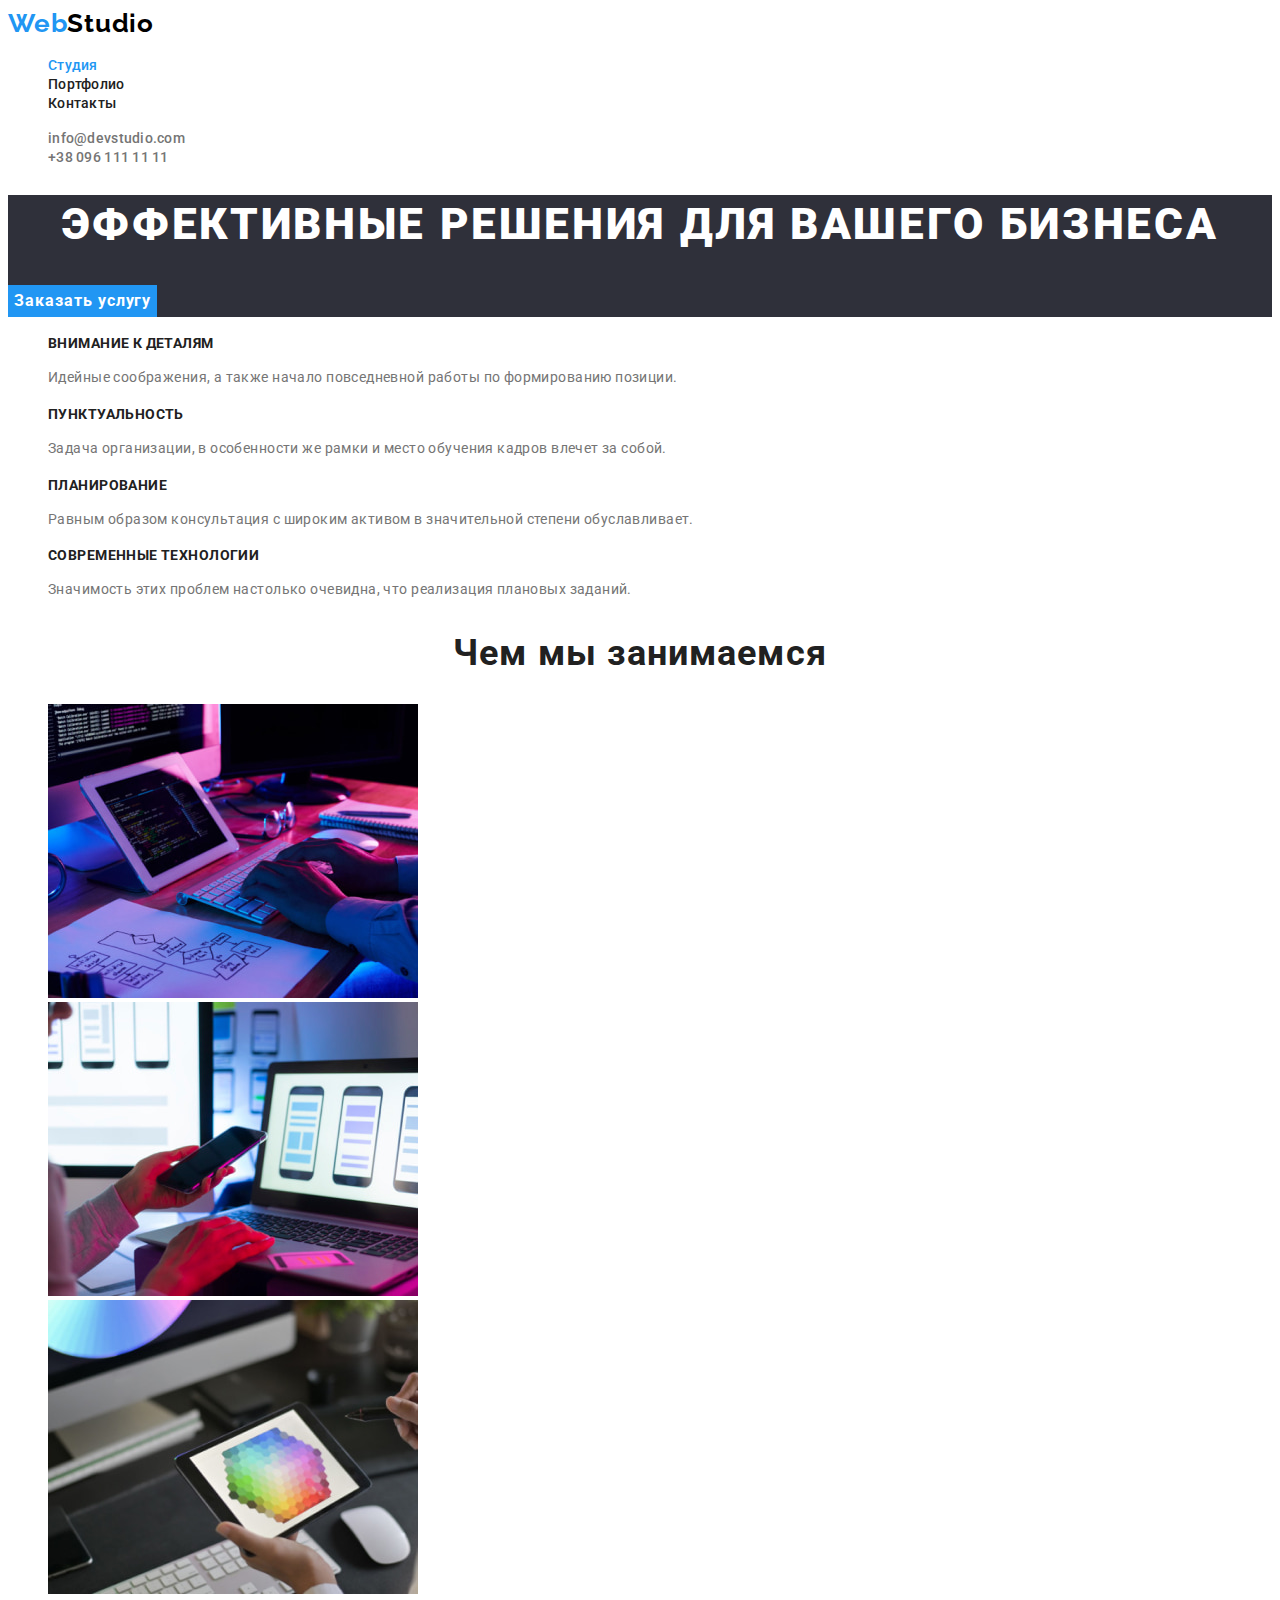
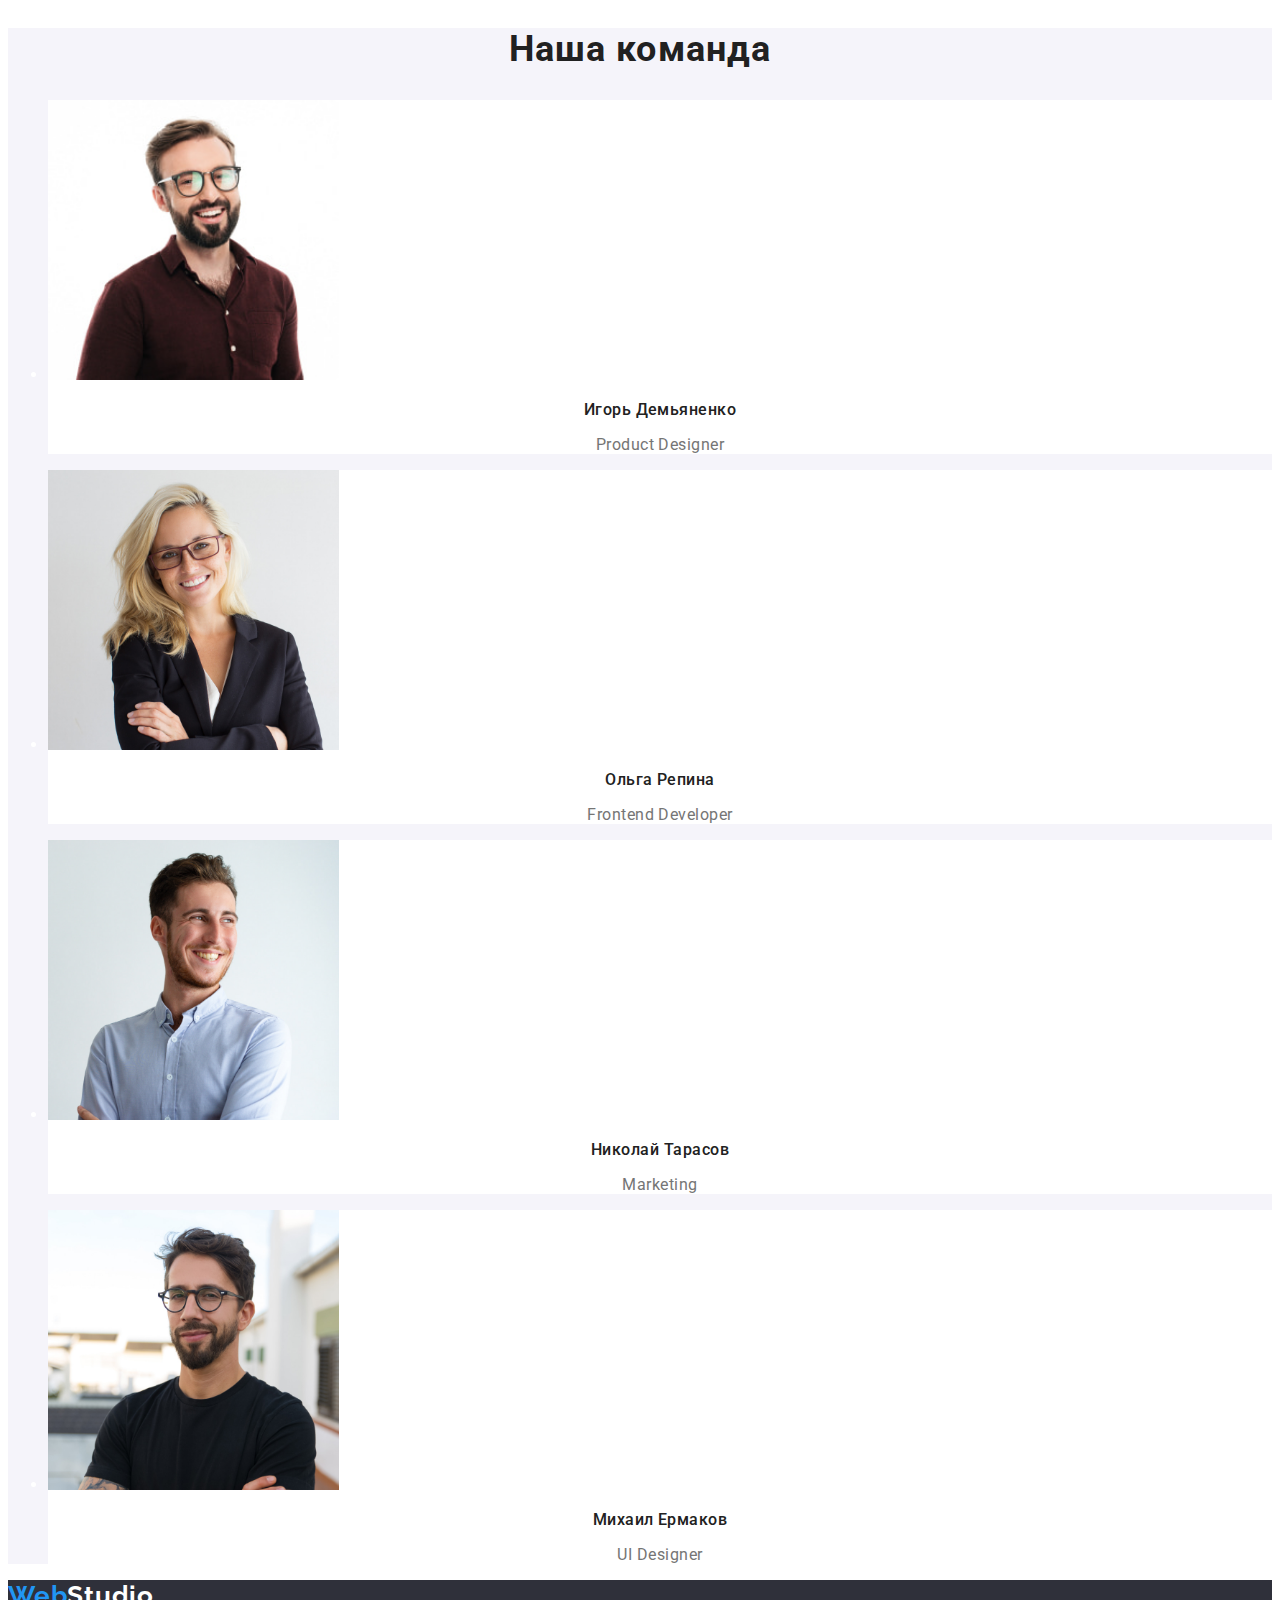
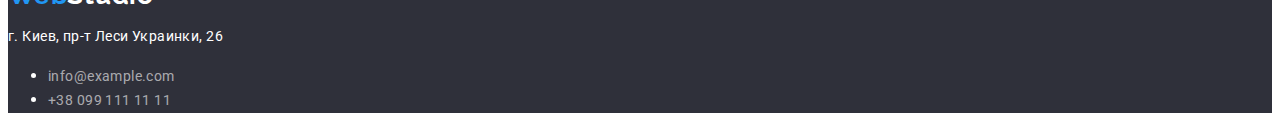
==== index.html @ 3a8ef702 "Копирует файлы из ДЗ-2 в ДЗ-3" ====
<!DOCTYPE html>
<html lang="ru">
  <head>
    <meta charset="UTF-8" />
    <meta http-equiv="X-UA-Compatible" content="IE=edge" />
    <meta name="viewport" content="width=device-width, initial-scale=1.0" />
    <link rel="preconnect" href="https://fonts.googleapis.com">
    <link rel="preconnect" href="https://fonts.gstatic.com" crossorigin>
    <link href="https://fonts.googleapis.com/css2?family=Raleway:wght@700&family=Roboto:wght@400;500;700;900&display=swap" rel="stylesheet">
    <title>Document</title>
    <link rel="stylesheet" href="./css/styles.css" />
  </head>
  <body>
    <!-- Header -->
    <header class="head">
      <nav class="head-navigation">
        <a href="index.html" lang="en" class="head-navigation-logo link">Web<span class="head-navigation-logo-span">Studio</span></a>
        <ul class="head-navigation-list">
          <li><a href="./index.html" class="head-navigation-list-link current link">Студия</a></li>
          <li><a href="./portfolio.html" class="head-navigation-list-link link">Портфолио</a></li>
          <li><a href=" " class="head-navigation-list-link link">Контакты</a></li>
        </ul>
      </nav>
      <ul class="head-navigation-contacts">
        <li><a href="mailto:info@devstudio.com" class="head-navigation-contacts-link link">info@devstudio.com</a></li>
        <li><a href="tel:+380961111111" class="head-navigation-contacts-link link">+38 096 111 11 11</a></li>
      </ul>
    </header>
    <main>
      <!-- Герой -->
      <section class="hero">
        <h1 class="hero-main">Эффективные решения для вашего бизнеса</h1>
        <button class="hero-button" type="button">Заказать услугу</button>
      </section>
      <!-- Наши преимущества -->
      <section class="benefits">
        <h2 class="title-hide">Наши преимущества</h2>
        <ul class="benefits-list">
          <li class="benefits-list-item">
            <h3 class="benefits-list-item-title">Внимание к деталям</h3>
            <p class="benefits-list-item-text">Идейные соображения, а также начало повседневной работы по формированию позиции.</p>
          </li>
          <li class="benefits-list-item">
            <h3 class="benefits-list-item-title">Пунктуальность</h3>
            <p class="benefits-list-item-text">Задача организации, в особенности же рамки и место обучения кадров влечет за собой.</p>
          </li>
          <li class="benefits-list-item">
            <h3 class="benefits-list-item-title">Планирование</h3>
            <p class="benefits-list-item-text">Равным образом консультация с широким активом в значительной степени обуславливает.</p>
          </li>
          <li class="benefits-list-item">
            <h3 class="benefits-list-item-title">Современные технологии</h3>
            <p class="benefits-list-item-text">Значимость этих проблем настолько очевидна, что реализация плановых заданий.</p>
          </li>
        </ul>
      </section>
      <!-- Чем мы занимаемся -->
      <section>
        <div class="doing">
          <h2 class="doing-title">Чем мы занимаемся</h2>
          <ul class="doing-list">
            <li class="doing-list-item">
              <img class="doing-list-item-image" src="./images/img_01.jpg" alt="Разработка програмного обеспечения" height="294" />
            </li>
            <li class="doing-list-item">
              <img class="doing-list-item-image" src="./images/img_02.jpg" alt="Тестирование мобильного приложения" height="294" />
            </li>
            <li class="doing-list-item">
              <img class="doing-list-item-image" src="./images/img_03.jpg" alt="Работа с палитрой цветов" height="294" />
            </li>
          </ul>
        </div>
      </section>
      <!-- Наша команда -->
      <section class="our-team">
        <div class="team">
          <h2 class="team-title">Наша команда</h2>
          <ul class="team-list">
            <li class="team-list-item">
              <img src="./images/img_04.jpg" alt="фото-Игорь-Демьяненко" height="280" />
              <h3 class="team-list-item-teammate">Игорь Демьяненко</h3>
              <p class="team-list-item-position" lang="en">Product Designer</p>
            </li>
            <li class="team-list-item">
              <img src="./images/img_05.jpg" alt="фото-Ольга-Репна" height="280" />
              <h3 class="team-list-item-teammate">Ольга Репина</h3>
              <p class="team-list-item-position" lang="en">Frontend Developer</p>
            </li>
            <li class="team-list-item">
              <img src="./images/img_06.jpg" alt="фото-Николай-Тарасов" height="280" />
              <h3 class="team-list-item-teammate">Николай Тарасов</h3>
              <p class="team-list-item-position" lang="en">Marketing</p>
            </li>
            <li class="team-list-item">
              <img src="./images/img_07.jpg" alt="фото-Михаил-Ермаков" height="280" />
              <h3 class="team-list-item-teammate">Михаил Ермаков</h3>
              <p class="team-list-item-position" lang="en">UI Designer</p>
            </li>
          </ul>
        </div>
      </section>
    </main>
    <footer class="basement">
      <a href="index.html" class="basement-link link"><span lang="en">Web<span class="basement-link-span">Studio</span></span></a>
      <address class="basement-adress">
        <p class="basement-adress-post">г. Киев, пр-т Леси Украинки, 26</p>
        <ul class="basement-adress-mt">
          <li><a href="mailto:info@example.com" class="basement-adress-mt-link link">info@example.com</a></li>
          <li><a href="tel:+380991111111" class="basement-adress-mt-link link">+38 099 111 11 11</a></li>
        </ul>
      </address>
    </footer>
  </body>
</html>
---- css/styles.css ----
:root {
  --color-head: #212121;
  --color-accent: #2196F3;
  --color-hover: #188CE8;
  --color-black: #000000;
  --color-gray: #757575;
  --color-white: #FFFFFF;
  --color-team: #F5F4FA;
  --color-basement: #2F303A;
  --color-alpha: rgba(255, 255, 255, 0.6);
}

body {
  font-family: 'Roboto', sans-serif;
  color: var(--color-white);
}

/* Дополнительный класс для снятия подчеркиваний со ссылок */
.link {
  text-decoration: none
}

/* ----------HEADER---------- */

.head-navigation-logo {
  font-family: 'Raleway', sans-serif;
  font-weight: 700;
  font-size: 26px;
  line-height: 1.19;
  letter-spacing: 0.03em;
  color: var(--color-accent);
}

.head-navigation-logo-span {
  color: var(--color-black);
}

.head-navigation-list-link {
  font-weight: 500;
  font-size: 14px;
  line-height: 1.14;
  letter-spacing: 0.02em;
  color: var(--color-head);
}

/* Подсветка текущей страницы */
.current {
  color: var(--color-accent);
}

.head-navigation-list-link:hover,
.head-navigation-list-link:focus {
  color: var(--color-accent);
}

.head-navigation-contacts-link {
  font-weight: 500;
  font-size: 14px;
  line-height: 1.14;  
  letter-spacing: 0.02em;
  color: var(--color-gray);
}

.head-navigation-contacts-link:focus,
.head-navigation-contacts-link:hover{
  color: var(--color-accent);
}

/* ----------ГЕРОЙ---------- */

.hero {
  background-color: var(--color-basement);
}

.hero-main {
  font-family: 'Roboto';
  font-weight: 900;
  font-size: 44px;
  line-height: 1.36;
  text-align: center;
  letter-spacing: 0.06em;
  text-transform: uppercase;
  color: var(--color-white);
}

.hero-button {
  font-family: Inherit;
  font-weight: 700;
  font-size: 16px;
  line-height: 1.88;
  display: flex;
  align-items: center;
  text-align: center;
  letter-spacing: 0.06em;
  border: 0;
  background-color: var(--color-accent);
  color: var(--color-white);
  cursor: pointer;
}

.hero-button:hover,
.hero-button:focus {
background-color: var(--color-hover);
}

/* ----------НАШИ ПРИИМЦЩЕСТВА---------- */

.title-hide {
  display: none;
}

.benefits-list-item-title {
  font-size: 14px;
  line-height: 1.14;
  letter-spacing: 0.03em;
  text-transform: uppercase;
  color: var(--color-head);
}

.benefits-list-item-text {
  font-size: 14px;
  line-height: 1.71;
  letter-spacing: 0.03em;
  color: var(--color-gray);
}

/* ----------ЧЕМ МЫ ЗАНИМАЕМСЯ---------- */

.doing-title {
  font-size: 36px;
  line-height: 1.17;
  text-align: center;
  letter-spacing: 0.03em;
  color: var(--color-head);
}

/* ----------НАША КОМАНДА---------- */

.our-team{
  background-color: var(--color-team);
  }

.team-title {
  font-size: 36px;
  line-height: 1.17;
  text-align: center;
  letter-spacing: 0.03em;
  color: var(--color-head);
}

.team-list-item {
  background-color: var(--color-white);
}

.team-list-item-teammate {
  font-weight: 500;
  font-size: 16px;
  line-height: 1.19;
  text-align: center;
  letter-spacing: 0.03em;
  color: var(--color-head);
}

.team-list-item-position {
  font-size: 16px;
  line-height: 1.19;
  text-align: center;
  letter-spacing: 0.03em;
  color: var(--color-gray);
}

/* ----------Портфолио---------- */

.btns-item-klick {
  font-family: Inherit;
  font-weight: 500;
  font-size: 16px;  
  line-height: 26px;
  text-align: center;
  letter-spacing: 0.03em;
  color: var(--color-head);
  cursor: pointer;
  border: 0;
}

/* Подсветка первой кнопки */

.first {
  color: var(--color-white);
  background-color: var(--color-accent);
}

.btns-item-klick:hover,
.btns-item-klick:focus{
  background-color: var(--color-accent);
  color: var(--color-white);
}

.portfolio-list-item-title {
  font-size: 18px;
  line-height: 2;
  letter-spacing: 0.06em;
  color: var(--color-head);
}

.portfolio-list-item-description {
  font-size: 16px;
  line-height: 1.88;
  letter-spacing: 0.03em;
  color: var(--color-gray);
}

/* ----------ПОДВАЛ---------- */

.basement {
  background-color: var(--color-basement);
}

.basement-link {
  font-family: 'Raleway';
  font-weight: 700;
  font-size: 26px;
  line-height: 1.19;
  letter-spacing: 0.03em;
  color: var(--color-accent);
}

.basement-link-span{
  color: var(--color-white);
}

.basement-adress-post {
  font-style: normal;
  font-size: 14px;
  line-height: 1.71;
  letter-spacing: 0.03em;
  color: var(--color-white);
}

.basement-adress-mt-link {
  font-style: normal;
  font-size: 14px;
  line-height: 1.71;
  letter-spacing: 0.03em;
  color: var(--color-alpha);
}

.basement-adress-mt-link:hover,
.basement-adress-mt-link:focus {
  color: var(--color-accent);
}
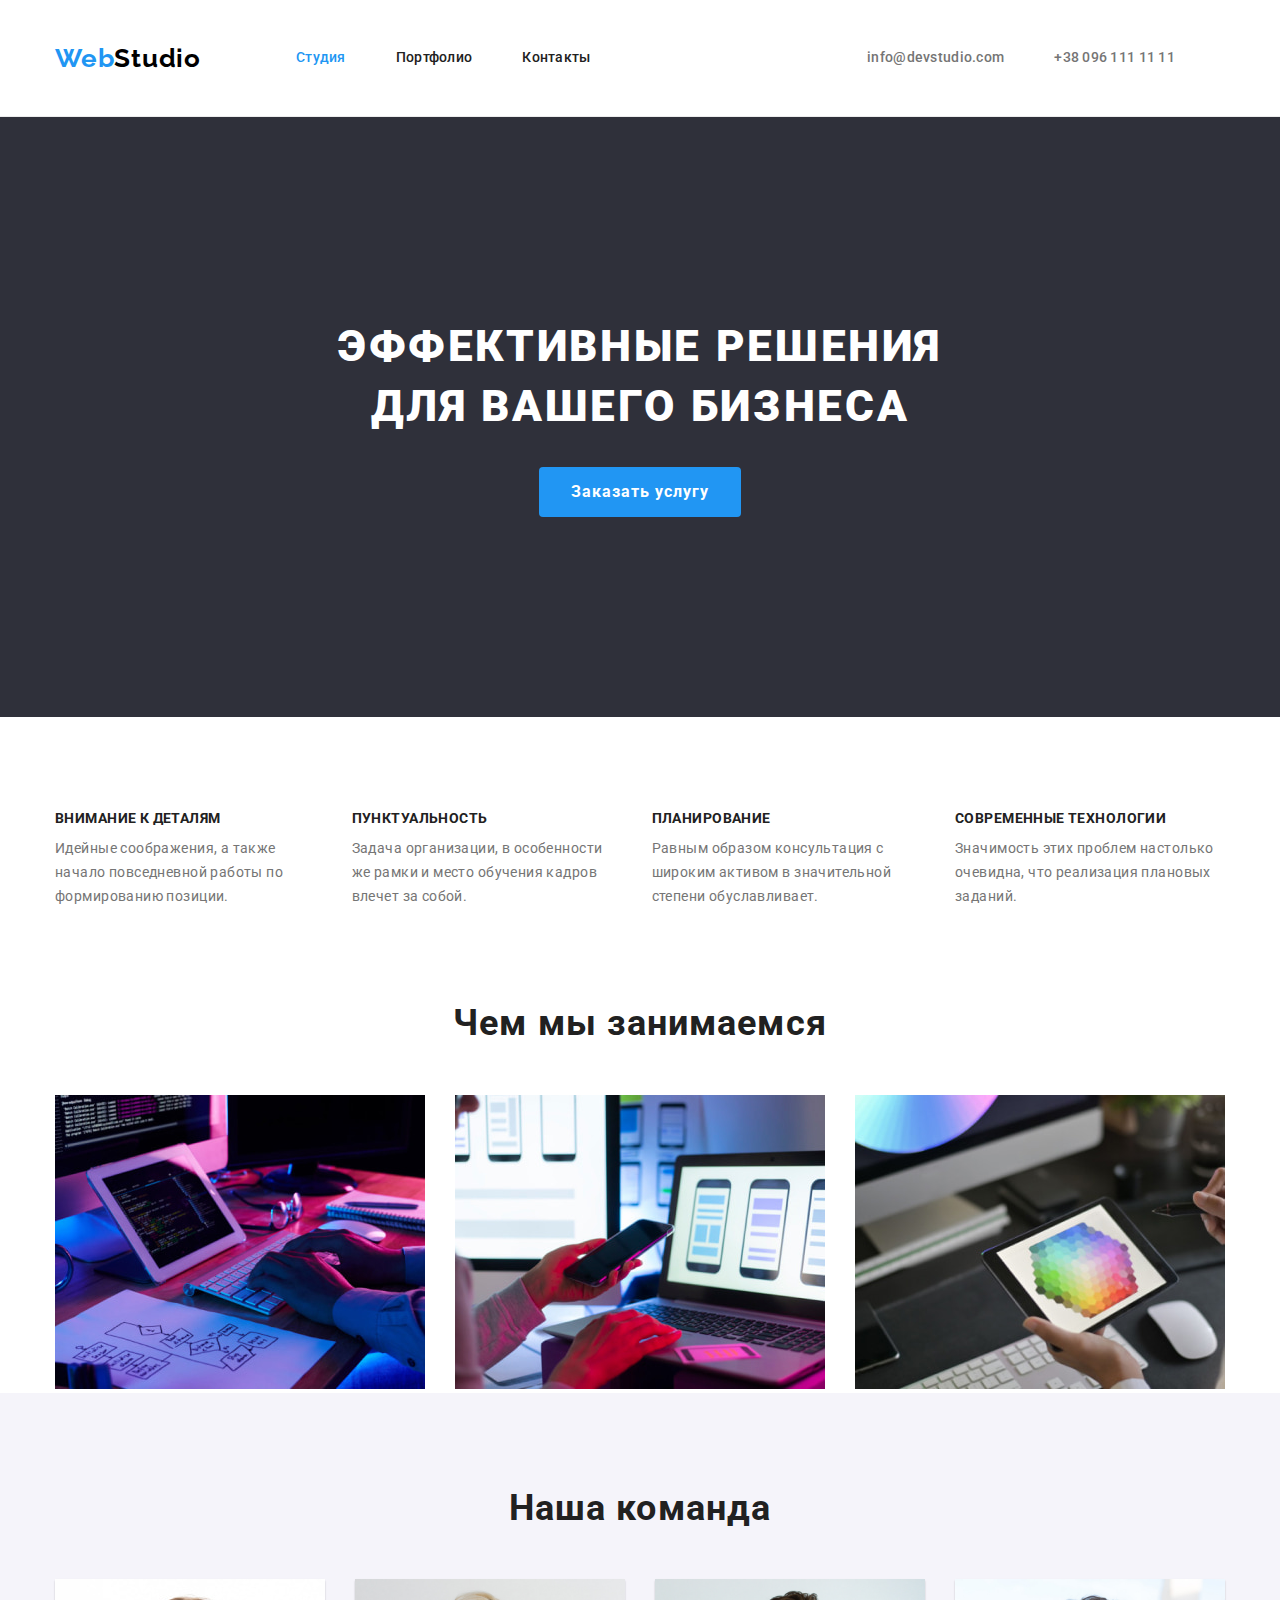
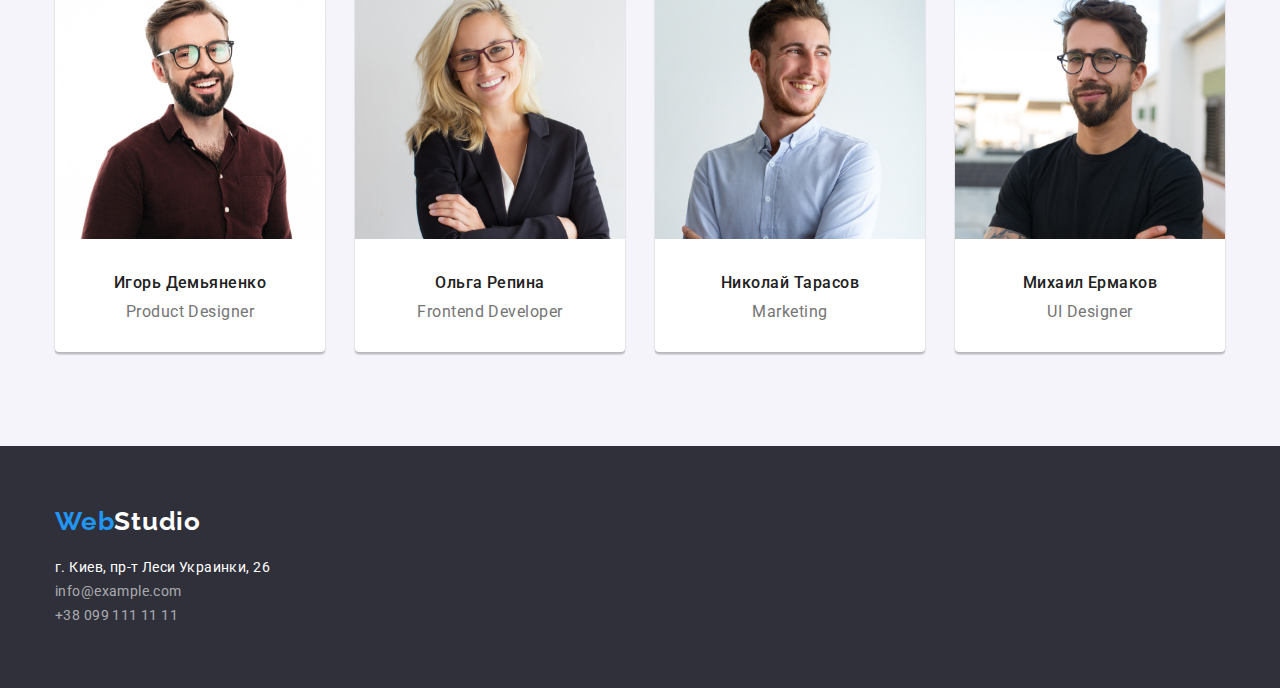
==== commit aa27e62b: "Виконання ДЗ-3" ====
--- a/index.html
+++ b/index.html
@@ -1,41 +1,47 @@
 <!DOCTYPE html>
 <html lang="ru">
-  <head>
-    <meta charset="UTF-8" />
-    <meta http-equiv="X-UA-Compatible" content="IE=edge" />
-    <meta name="viewport" content="width=device-width, initial-scale=1.0" />
-    <link rel="preconnect" href="https://fonts.googleapis.com">
-    <link rel="preconnect" href="https://fonts.gstatic.com" crossorigin>
-    <link href="https://fonts.googleapis.com/css2?family=Raleway:wght@700&family=Roboto:wght@400;500;700;900&display=swap" rel="stylesheet">
-    <title>Document</title>
-    <link rel="stylesheet" href="./css/styles.css" />
-  </head>
-  <body>
-    <!-- Header -->
-    <header class="head">
+<head>
+  <meta charset="UTF-8" />
+  <meta http-equiv="X-UA-Compatible" content="IE=edge" />
+  <meta name="viewport" content="width=device-width, initial-scale=1.0" />
+  <link rel="preconnect" href="https://fonts.googleapis.com">
+  <link rel="preconnect" href="https://fonts.gstatic.com" crossorigin>
+  <link href="https://fonts.googleapis.com/css2?family=Raleway:wght@700&family=Roboto:wght@400;500;700;900&display=swap" rel="stylesheet">
+  <title>Document</title>
+  <link rel="stylesheet" href="https://cdnjs.cloudflare.com/ajax/libs/modern-normalize/1.0.0/modern-normalize.min.css" />
+  <link rel="stylesheet" href="./css/styles.css" />
+</head>
+<body>
+  <!-- Header -->
+  <header class="head">
+    <div class="container head-navigation">
       <nav class="head-navigation">
         <a href="index.html" lang="en" class="head-navigation-logo link">Web<span class="head-navigation-logo-span">Studio</span></a>
-        <ul class="head-navigation-list">
+        <ul class="head-navigation head-navigation-list list">
           <li><a href="./index.html" class="head-navigation-list-link current link">Студия</a></li>
           <li><a href="./portfolio.html" class="head-navigation-list-link link">Портфолио</a></li>
           <li><a href=" " class="head-navigation-list-link link">Контакты</a></li>
         </ul>
       </nav>
-      <ul class="head-navigation-contacts">
+      <ul class="head-navigation head-navigation-contacts list">
         <li><a href="mailto:info@devstudio.com" class="head-navigation-contacts-link link">info@devstudio.com</a></li>
         <li><a href="tel:+380961111111" class="head-navigation-contacts-link link">+38 096 111 11 11</a></li>
       </ul>
-    </header>
-    <main>
-      <!-- Герой -->
-      <section class="hero">
-        <h1 class="hero-main">Эффективные решения для вашего бизнеса</h1>
-        <button class="hero-button" type="button">Заказать услугу</button>
-      </section>
-      <!-- Наши преимущества -->
-      <section class="benefits">
+    </div>
+  </header> 
+  <main>
+    <!-- Герой -->
+    <section class="hero">
+      <div class="container">
+        <h1 class="hero-main">Эффективные решения <br/> для вашего бизнеса</h1>
+        <button type="button" class="hero-button" >Заказать услугу</button>
+      </div>
+    </section>
+    <!-- Наши преимущества -->
+    <section class="benefits">
+      <div class="container">
         <h2 class="title-hide">Наши преимущества</h2>
-        <ul class="benefits-list">
+        <ul class="benefits-list list">
           <li class="benefits-list-item">
             <h3 class="benefits-list-item-title">Внимание к деталям</h3>
             <p class="benefits-list-item-text">Идейные соображения, а также начало повседневной работы по формированию позиции.</p>
@@ -53,62 +59,85 @@
             <p class="benefits-list-item-text">Значимость этих проблем настолько очевидна, что реализация плановых заданий.</p>
           </li>
         </ul>
-      </section>
-      <!-- Чем мы занимаемся -->
-      <section>
-        <div class="doing">
-          <h2 class="doing-title">Чем мы занимаемся</h2>
-          <ul class="doing-list">
-            <li class="doing-list-item">
-              <img class="doing-list-item-image" src="./images/img_01.jpg" alt="Разработка програмного обеспечения" height="294" />
-            </li>
-            <li class="doing-list-item">
-              <img class="doing-list-item-image" src="./images/img_02.jpg" alt="Тестирование мобильного приложения" height="294" />
-            </li>
-            <li class="doing-list-item">
-              <img class="doing-list-item-image" src="./images/img_03.jpg" alt="Работа с палитрой цветов" height="294" />
-            </li>
-          </ul>
-        </div>
-      </section>
-      <!-- Наша команда -->
-      <section class="our-team">
-        <div class="team">
-          <h2 class="team-title">Наша команда</h2>
-          <ul class="team-list">
-            <li class="team-list-item">
-              <img src="./images/img_04.jpg" alt="фото-Игорь-Демьяненко" height="280" />
+      </div>
+    </section>
+    <!-- Чем мы занимаемся -->
+    <section>
+      <div class="container">
+        <h2 class="doing-title">Чем мы занимаемся</h2>
+        <ul class="doing-list list">
+          <li class="doing-list-item">
+            <img class="doing-list-item-image"
+            src="./images/img_01.jpg"
+            alt="Разработка програмного обеспечения"
+            height="294"
+            />
+          </li>
+          <li class="doing-list-item">
+            <img class="doing-list-item-image"
+            src="./images/img_02.jpg"
+            alt="Тестирование мобильного приложения"
+            height="294"
+            />
+          </li>
+          <li class="doing-list-item">
+            <img class="doing-list-item-image"
+            src="./images/img_03.jpg"
+            alt="Работа с палитрой цветов"
+            height="294"
+            />
+          </li>
+        </ul>
+      </div>
+    </section>
+    <!-- Наша команда -->
+    <section class="our-team">
+      <div class="container">
+        <h2 class="team-title">Наша команда</h2>
+        <ul class="team-list list">
+          <li class="team-list-item">
+            <img src="./images/img_04.jpg" alt="фото-Игорь-Демьяненко" width="270" />
+            <div class="team-content">
               <h3 class="team-list-item-teammate">Игорь Демьяненко</h3>
               <p class="team-list-item-position" lang="en">Product Designer</p>
-            </li>
-            <li class="team-list-item">
-              <img src="./images/img_05.jpg" alt="фото-Ольга-Репна" height="280" />
+            </div>
+          </li>
+          <li class="team-list-item">
+            <img src="./images/img_05.jpg" alt="фото-Ольга-Репна" width="270" />
+            <div class="team-content">
               <h3 class="team-list-item-teammate">Ольга Репина</h3>
               <p class="team-list-item-position" lang="en">Frontend Developer</p>
-            </li>
-            <li class="team-list-item">
-              <img src="./images/img_06.jpg" alt="фото-Николай-Тарасов" height="280" />
+            </div>
+          </li>
+          <li class="team-list-item">
+            <img src="./images/img_06.jpg" alt="фото-Николай-Тарасов" width="270" />
+            <div class="team-content">
               <h3 class="team-list-item-teammate">Николай Тарасов</h3>
               <p class="team-list-item-position" lang="en">Marketing</p>
-            </li>
-            <li class="team-list-item">
-              <img src="./images/img_07.jpg" alt="фото-Михаил-Ермаков" height="280" />
+            </div>
+          </li>
+          <li class="team-list-item">
+            <img src="./images/img_07.jpg" alt="фото-Михаил-Ермаков" width="270" />
+            <div class="team-content">
               <h3 class="team-list-item-teammate">Михаил Ермаков</h3>
               <p class="team-list-item-position" lang="en">UI Designer</p>
-            </li>
-          </ul>
-        </div>
-      </section>
-    </main>
-    <footer class="basement">
+            </div>
+          </li>
+        </ul>
+      </div>
+    </section>
+  </main>
+  <footer class="basement">
+    <div class="container">
       <a href="index.html" class="basement-link link"><span lang="en">Web<span class="basement-link-span">Studio</span></span></a>
       <address class="basement-adress">
         <p class="basement-adress-post">г. Киев, пр-т Леси Украинки, 26</p>
-        <ul class="basement-adress-mt">
+        <ul class="basement-adress-mt list">
           <li><a href="mailto:info@example.com" class="basement-adress-mt-link link">info@example.com</a></li>
           <li><a href="tel:+380991111111" class="basement-adress-mt-link link">+38 099 111 11 11</a></li>
         </ul>
       </address>
-    </footer>
-  </body>
+    </div>
+  </footer>
+</body>
 </html>
--- a/css/styles.css
+++ b/css/styles.css
@@ -8,19 +8,47 @@
   --color-team: #F5F4FA;
   --color-basement: #2F303A;
   --color-alpha: rgba(255, 255, 255, 0.6);
+  --shadows: 0px 3px 1px rgba(0, 0, 0, 0.1), 0px 1px 2px rgba(0, 0, 0, 0.08), 0px 2px 2px rgba(0, 0, 0, 0.12);
 }
 
 body {
   font-family: 'Roboto', sans-serif;
   color: var(--color-white);
-}
-
-/* Дополнительный класс для снятия подчеркиваний со ссылок */
+  background-color: var(--color-white);
+}
+
+/* Доп. класс для снятия подчеркиваний со ссылок */
 .link {
   text-decoration: none
 }
 
+/* Доп. класс для удаления точек */
+.list {
+  padding: 0;
+  margin: 0;
+  list-style: none;
+}
+
+p, h1, h2, h3, h4, h5, h6 {
+  margin: 0;
+}
+
+.container {
+  width: 1200px;
+  padding: 0 15px;
+  margin: 0 auto;
+}
+
 /* ----------HEADER---------- */
+
+.head {
+  border-bottom: 1px solid #ececec;
+}
+
+.head-navigation {
+  display: flex;
+  align-items: center;
+}
 
 .head-navigation-logo {
   font-family: 'Raleway', sans-serif;
@@ -29,13 +57,28 @@
   line-height: 1.19;
   letter-spacing: 0.03em;
   color: var(--color-accent);
+  display: block;
+  padding-top: 25px;
+  padding-bottom: 25px;
+  margin-right: 95px;
 }
 
 .head-navigation-logo-span {
   color: var(--color-black);
 }
 
+.head-navigation-list {
+  padding-bottom: 25px;
+  padding-top: 25px;
+  display: block;
+  display: flex;
+}
+
 .head-navigation-list-link {
+  padding-bottom: 25px;
+  padding-top: 25px;
+  margin-right: 50px;
+  display: block;
   font-weight: 500;
   font-size: 14px;
   line-height: 1.14;
@@ -43,6 +86,15 @@
   color: var(--color-head);
 }
 
+.head-navigation-list-link + .head-navigation-list-link {
+  margin-left: 50px;
+}
+
+/* 2й вариант */
+/* .head-navigation-list-link:not(:last-child) {
+  margin-left: 50px;
+} */
+
 /* Подсветка текущей страницы */
 .current {
   color: var(--color-accent);
@@ -53,7 +105,15 @@
   color: var(--color-accent);
 }
 
+.head-navigation-contacts {
+  display: flex;
+  margin-left: auto;
+}
+
 .head-navigation-contacts-link {
+  display: block;
+  padding-top: 30px;
+  padding-bottom: 30px;
   font-weight: 500;
   font-size: 14px;
   line-height: 1.14;  
@@ -61,6 +121,10 @@
   color: var(--color-gray);
 }
 
+.head-navigation-contacts-link:first-of-type {
+  margin-right: 50px;
+}
+
 .head-navigation-contacts-link:focus,
 .head-navigation-contacts-link:hover{
   color: var(--color-accent);
@@ -69,10 +133,14 @@
 /* ----------ГЕРОЙ---------- */
 
 .hero {
+  padding-top: 200px;
+  padding-bottom: 200px;
+  text-align: center;
   background-color: var(--color-basement);
 }
 
 .hero-main {
+  margin-bottom: 30px;
   font-family: 'Roboto';
   font-weight: 900;
   font-size: 44px;
@@ -84,15 +152,17 @@
 }
 
 .hero-button {
+  display: inline-block;
+  padding: 10px 32px;
+  border-radius: 4px;
+  min-width: 200px;
+  text-align: center;
   font-family: Inherit;
   font-weight: 700;
   font-size: 16px;
   line-height: 1.88;
-  display: flex;
-  align-items: center;
-  text-align: center;
   letter-spacing: 0.06em;
-  border: 0;
+  border: none;
   background-color: var(--color-accent);
   color: var(--color-white);
   cursor: pointer;
@@ -109,7 +179,19 @@
   display: none;
 }
 
+.benefits {
+  background-color: var(--color-white);
+  padding-top: 94px;
+  padding-bottom: 94px;
+}
+
+.benefits-list {
+  display: flex;
+  justify-content: space-between;
+}
+
 .benefits-list-item-title {
+  margin-bottom: 10px;
   font-size: 14px;
   line-height: 1.14;
   letter-spacing: 0.03em;
@@ -124,9 +206,19 @@
   color: var(--color-gray);
 }
 
+.benefits-list-item + .benefits-list-item {
+  min-width: 270px;
+  margin-left: 30px;
+}
+
 /* ----------ЧЕМ МЫ ЗАНИМАЕМСЯ---------- */
 
+.doing-list-item + .doing-list-item{
+  margin-left: 30px;
+}
+
 .doing-title {
+  margin-bottom: 50px;
   font-size: 36px;
   line-height: 1.17;
   text-align: center;
@@ -134,13 +226,24 @@
   color: var(--color-head);
 }
 
+.doing-list {
+  display: flex;
+}
+
+.doing-list-item + .doing-list-item{
+  margin-left: 30px;
+}
+
 /* ----------НАША КОМАНДА---------- */
 
 .our-team{
   background-color: var(--color-team);
+  padding-top: 94px;
+  padding-bottom: 94px; 
   }
 
 .team-title {
+  margin-bottom: 50px;
   font-size: 36px;
   line-height: 1.17;
   text-align: center;
@@ -148,11 +251,28 @@
   color: var(--color-head);
 }
 
+.team-list {
+  display: flex;
+}
+
 .team-list-item {
+  min-width: 270px;
+  box-shadow: var(--shadows);
+  border-radius: 0px 0px 4px 4px;
   background-color: var(--color-white);
 }
 
+.team-list-item + .team-list-item{
+  margin-left: 30px;
+}
+
+.team-content {
+  padding-bottom: 30px;
+  padding-top: 30px;
+}
+
 .team-list-item-teammate {
+  margin-bottom: 10px;
   font-weight: 500;
   font-size: 16px;
   line-height: 1.19;
@@ -170,30 +290,62 @@
 }
 
 /* ----------Портфолио---------- */
+
+.filter {
+  padding: 94px 0;
+}
+
+.btns {
+  display: flex;
+  justify-content: center;
+  margin-bottom: 50px;
+}
+
+.btns-item + .btns-item {
+  margin-left: 10px;
+}
 
 .btns-item-klick {
   font-family: Inherit;
   font-weight: 500;
   font-size: 16px;  
-  line-height: 26px;
-  text-align: center;
-  letter-spacing: 0.03em;
-  color: var(--color-head);
+  line-height: 1.6;
+  letter-spacing: 0.03em;
+  color: var(--color-head);
+  background-color: var(--color-team);
   cursor: pointer;
+  text-align: center;
   border: 0;
+  border-radius: 4px;
+  padding: 6px 22px;
 }
 
 /* Подсветка первой кнопки */
-
 .first {
+  box-shadow: var(--shadows);
   color: var(--color-white);
   background-color: var(--color-accent);
 }
 
 .btns-item-klick:hover,
 .btns-item-klick:focus{
+  box-shadow: var(--shadows);
   background-color: var(--color-accent);
   color: var(--color-white);
+}
+
+.portfolio-list {
+  display: flex;
+  flex-wrap: wrap;
+  margin-top: -30px;
+  margin-left: -30px;
+}
+
+.portfolio-list-item {
+  flex-basis: calc(100% / 3 - 30px);
+  margin-top: 30px;
+  margin-left: 30px; 
+  outline: 1px solid #EEEEEE;
 }
 
 .portfolio-list-item-title {
@@ -210,13 +362,21 @@
   color: var(--color-gray);
 }
 
+.portfolio-list-item-content {
+  padding: 20px 24px;
+}
+
 /* ----------ПОДВАЛ---------- */
 
 .basement {
+  padding-top: 60px;
+  padding-bottom: 60px;
   background-color: var(--color-basement);
 }
 
 .basement-link {
+  display: inline-block;
+  margin-bottom: 20px;
   font-family: 'Raleway';
   font-weight: 700;
   font-size: 26px;
@@ -226,10 +386,12 @@
 }
 
 .basement-link-span{
+  display: inline-block;
   color: var(--color-white);
 }
 
 .basement-adress-post {
+  display: block;
   font-style: normal;
   font-size: 14px;
   line-height: 1.71;
@@ -238,11 +400,16 @@
 }
 
 .basement-adress-mt-link {
+  display: block;
   font-style: normal;
   font-size: 14px;
   line-height: 1.71;
   letter-spacing: 0.03em;
   color: var(--color-alpha);
+}
+
+.basement-adress-mt-link + .basement-adress-mt-link {
+  margin-top: 9px;
 }
 
 .basement-adress-mt-link:hover,
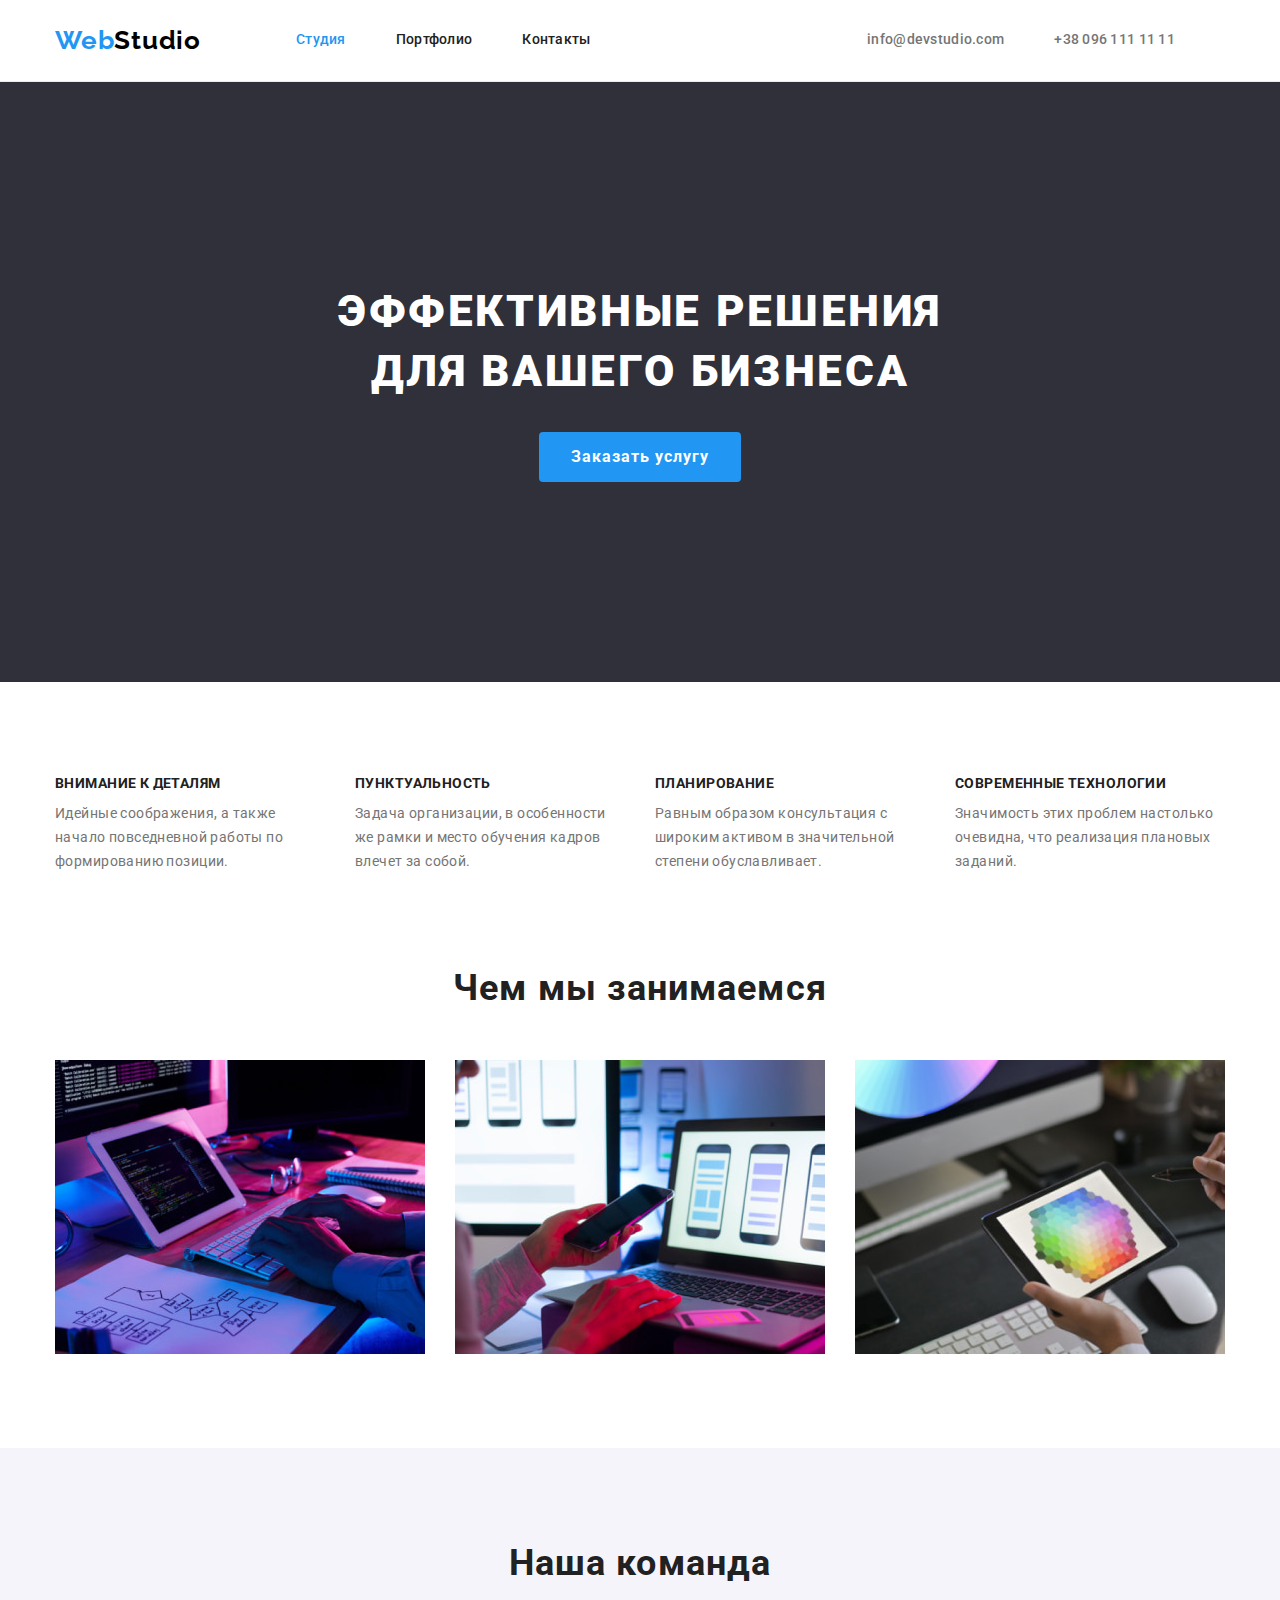
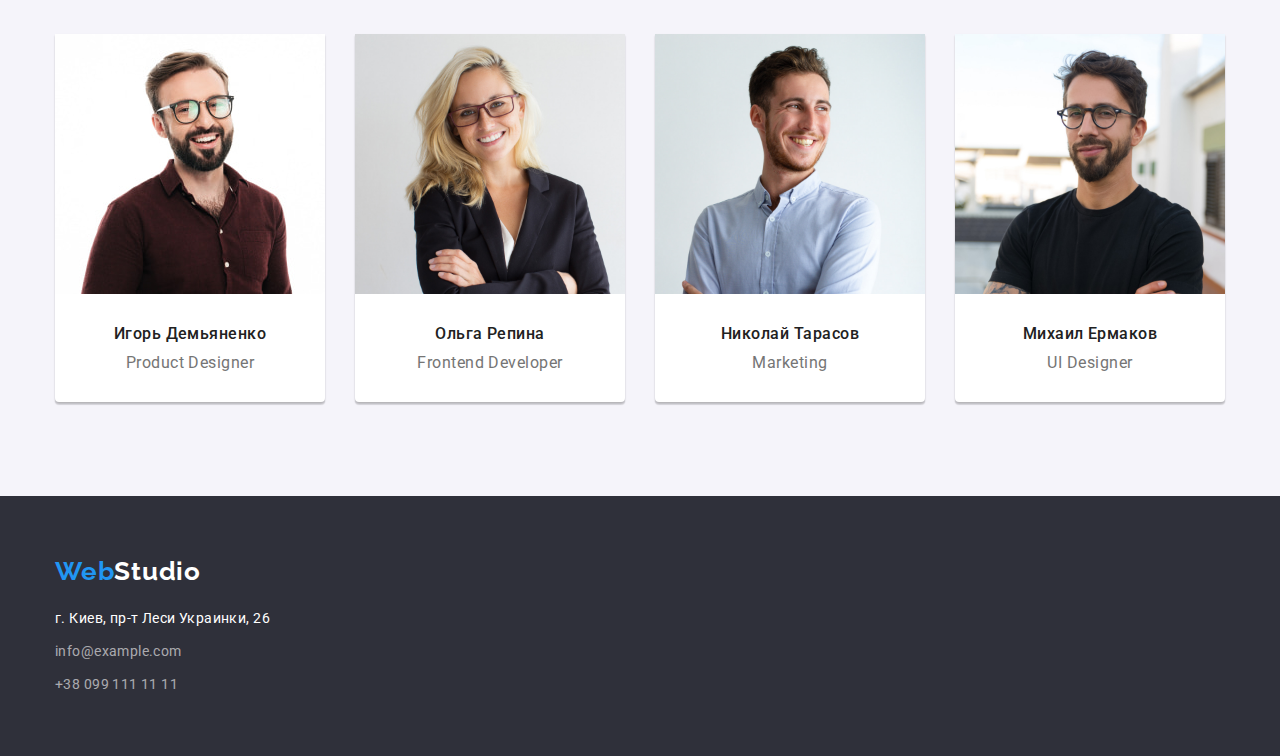
==== commit dc263d9e: "Исправление ошибок" ====
--- a/index.html
+++ b/index.html
@@ -18,14 +18,14 @@
       <nav class="head-navigation">
         <a href="index.html" lang="en" class="head-navigation-logo link">Web<span class="head-navigation-logo-span">Studio</span></a>
         <ul class="head-navigation head-navigation-list list">
-          <li><a href="./index.html" class="head-navigation-list-link current link">Студия</a></li>
-          <li><a href="./portfolio.html" class="head-navigation-list-link link">Портфолио</a></li>
-          <li><a href=" " class="head-navigation-list-link link">Контакты</a></li>
+          <li class="head-navigation-item"><a href="./index.html" class="head-navigation-list-link current link">Студия</a></li>
+          <li class="head-navigation-item"><a href="./portfolio.html" class="head-navigation-list-link link">Портфолио</a></li>
+          <li class="head-navigation-item"><a href=" " class="head-navigation-list-link link">Контакты</a></li>
         </ul>
       </nav>
       <ul class="head-navigation head-navigation-contacts list">
-        <li><a href="mailto:info@devstudio.com" class="head-navigation-contacts-link link">info@devstudio.com</a></li>
-        <li><a href="tel:+380961111111" class="head-navigation-contacts-link link">+38 096 111 11 11</a></li>
+        <li class="head-navigation-contacts-item"><a href="mailto:info@devstudio.com" class="head-navigation-contacts-link link">info@devstudio.com</a></li>
+        <li class="head-navigation-contacts-item"><a href="tel:+380961111111" class="head-navigation-contacts-link link">+38 096 111 11 11</a></li>
       </ul>
     </div>
   </header> 
@@ -63,7 +63,7 @@
     </section>
     <!-- Чем мы занимаемся -->
     <section>
-      <div class="container">
+      <div class="container doing">
         <h2 class="doing-title">Чем мы занимаемся</h2>
         <ul class="doing-list list">
           <li class="doing-list-item">
@@ -133,8 +133,8 @@
       <address class="basement-adress">
         <p class="basement-adress-post">г. Киев, пр-т Леси Украинки, 26</p>
         <ul class="basement-adress-mt list">
-          <li><a href="mailto:info@example.com" class="basement-adress-mt-link link">info@example.com</a></li>
-          <li><a href="tel:+380991111111" class="basement-adress-mt-link link">+38 099 111 11 11</a></li>
+          <li class="basement-adress-item"><a href="mailto:info@example.com" class="basement-adress-mt-link link">info@example.com</a></li>
+          <li class="basement-adress-item"><a href="tel:+380991111111" class="basement-adress-mt-link link">+38 099 111 11 11</a></li>
         </ul>
       </address>
     </div>
--- a/css/styles.css
+++ b/css/styles.css
@@ -39,6 +39,12 @@
   margin: 0 auto;
 }
 
+img {
+  display: block;
+  max-width: 100%;
+  height: auto;
+}
+
 /* ----------HEADER---------- */
 
 .head {
@@ -68,16 +74,17 @@
 }
 
 .head-navigation-list {
-  padding-bottom: 25px;
-  padding-top: 25px;
-  display: block;
-  display: flex;
+  display: block;
+  display: flex;
+}
+
+.head-navigation-item:not(:last-child) {
+  margin-right: 50px;
 }
 
 .head-navigation-list-link {
   padding-bottom: 25px;
   padding-top: 25px;
-  margin-right: 50px;
   display: block;
   font-weight: 500;
   font-size: 14px;
@@ -86,15 +93,6 @@
   color: var(--color-head);
 }
 
-.head-navigation-list-link + .head-navigation-list-link {
-  margin-left: 50px;
-}
-
-/* 2й вариант */
-/* .head-navigation-list-link:not(:last-child) {
-  margin-left: 50px;
-} */
-
 /* Подсветка текущей страницы */
 .current {
   color: var(--color-accent);
@@ -110,10 +108,15 @@
   margin-left: auto;
 }
 
+.head-navigation-contacts-item:not(:last-child) {
+  margin-left: 50px;
+}
+
 .head-navigation-contacts-link {
   display: block;
-  padding-top: 30px;
-  padding-bottom: 30px;
+  padding-top: 25px;
+  padding-bottom: 25px;
+  margin-left: auto;
   font-weight: 500;
   font-size: 14px;
   line-height: 1.14;  
@@ -175,8 +178,18 @@
 
 /* ----------НАШИ ПРИИМЦЩЕСТВА---------- */
 
+/* Скрытый заголовок */
 .title-hide {
-  display: none;
+  position: absolute;
+  white-space: nowrap;
+  width: 1px;
+  height: 1px;
+  overflow: hidden;
+  border: 0;
+  padding: 0;
+  clip: rect(0 0 0 0);
+  clip-path: inset(50%);
+  margin: -1px;
 }
 
 .benefits {
@@ -190,6 +203,15 @@
   justify-content: space-between;
 }
 
+.benefits-list-item {
+  flex-basis: calc(100% / 4 - 30px);
+  min-width: 270px;
+}
+
+.benefits-list-item + .benefits-list-item {
+  margin-left: 30px;
+}
+
 .benefits-list-item-title {
   margin-bottom: 10px;
   font-size: 14px;
@@ -206,15 +228,10 @@
   color: var(--color-gray);
 }
 
-.benefits-list-item + .benefits-list-item {
-  min-width: 270px;
-  margin-left: 30px;
-}
-
 /* ----------ЧЕМ МЫ ЗАНИМАЕМСЯ---------- */
 
-.doing-list-item + .doing-list-item{
-  margin-left: 30px;
+.doing {
+  padding-bottom: 94px;
 }
 
 .doing-title {
@@ -230,9 +247,14 @@
   display: flex;
 }
 
-.doing-list-item + .doing-list-item{
+.doing-list-item:not(:last-child) {
+  margin-right: 30px;
+}
+
+/* 2й вариант */
+/* .doing-list-item + .doing-list-item{
   margin-left: 30px;
-}
+} */
 
 /* ----------НАША КОМАНДА---------- */
 
@@ -327,7 +349,7 @@
   background-color: var(--color-accent);
 }
 
-.btns-item-klick:hover,
+.btns-item-klick:hover,ч  ч 
 .btns-item-klick:focus{
   box-shadow: var(--shadows);
   background-color: var(--color-accent);
@@ -345,7 +367,6 @@
   flex-basis: calc(100% / 3 - 30px);
   margin-top: 30px;
   margin-left: 30px; 
-  outline: 1px solid #EEEEEE;
 }
 
 .portfolio-list-item-title {
@@ -364,6 +385,9 @@
 
 .portfolio-list-item-content {
   padding: 20px 24px;
+  border-bottom: 1px solid #EEEEEE;
+  border-left: 1px solid #EEEEEE;
+  border-right: 1px solid #EEEEEE;
 }
 
 /* ----------ПОДВАЛ---------- */
@@ -391,6 +415,7 @@
 }
 
 .basement-adress-post {
+  margin-bottom: 9px;
   display: block;
   font-style: normal;
   font-size: 14px;
@@ -400,7 +425,6 @@
 }
 
 .basement-adress-mt-link {
-  display: block;
   font-style: normal;
   font-size: 14px;
   line-height: 1.71;
@@ -408,8 +432,8 @@
   color: var(--color-alpha);
 }
 
-.basement-adress-mt-link + .basement-adress-mt-link {
-  margin-top: 9px;
+.basement-adress-item:not(:last-child) {
+  margin-bottom: 9px;
 }
 
 .basement-adress-mt-link:hover,
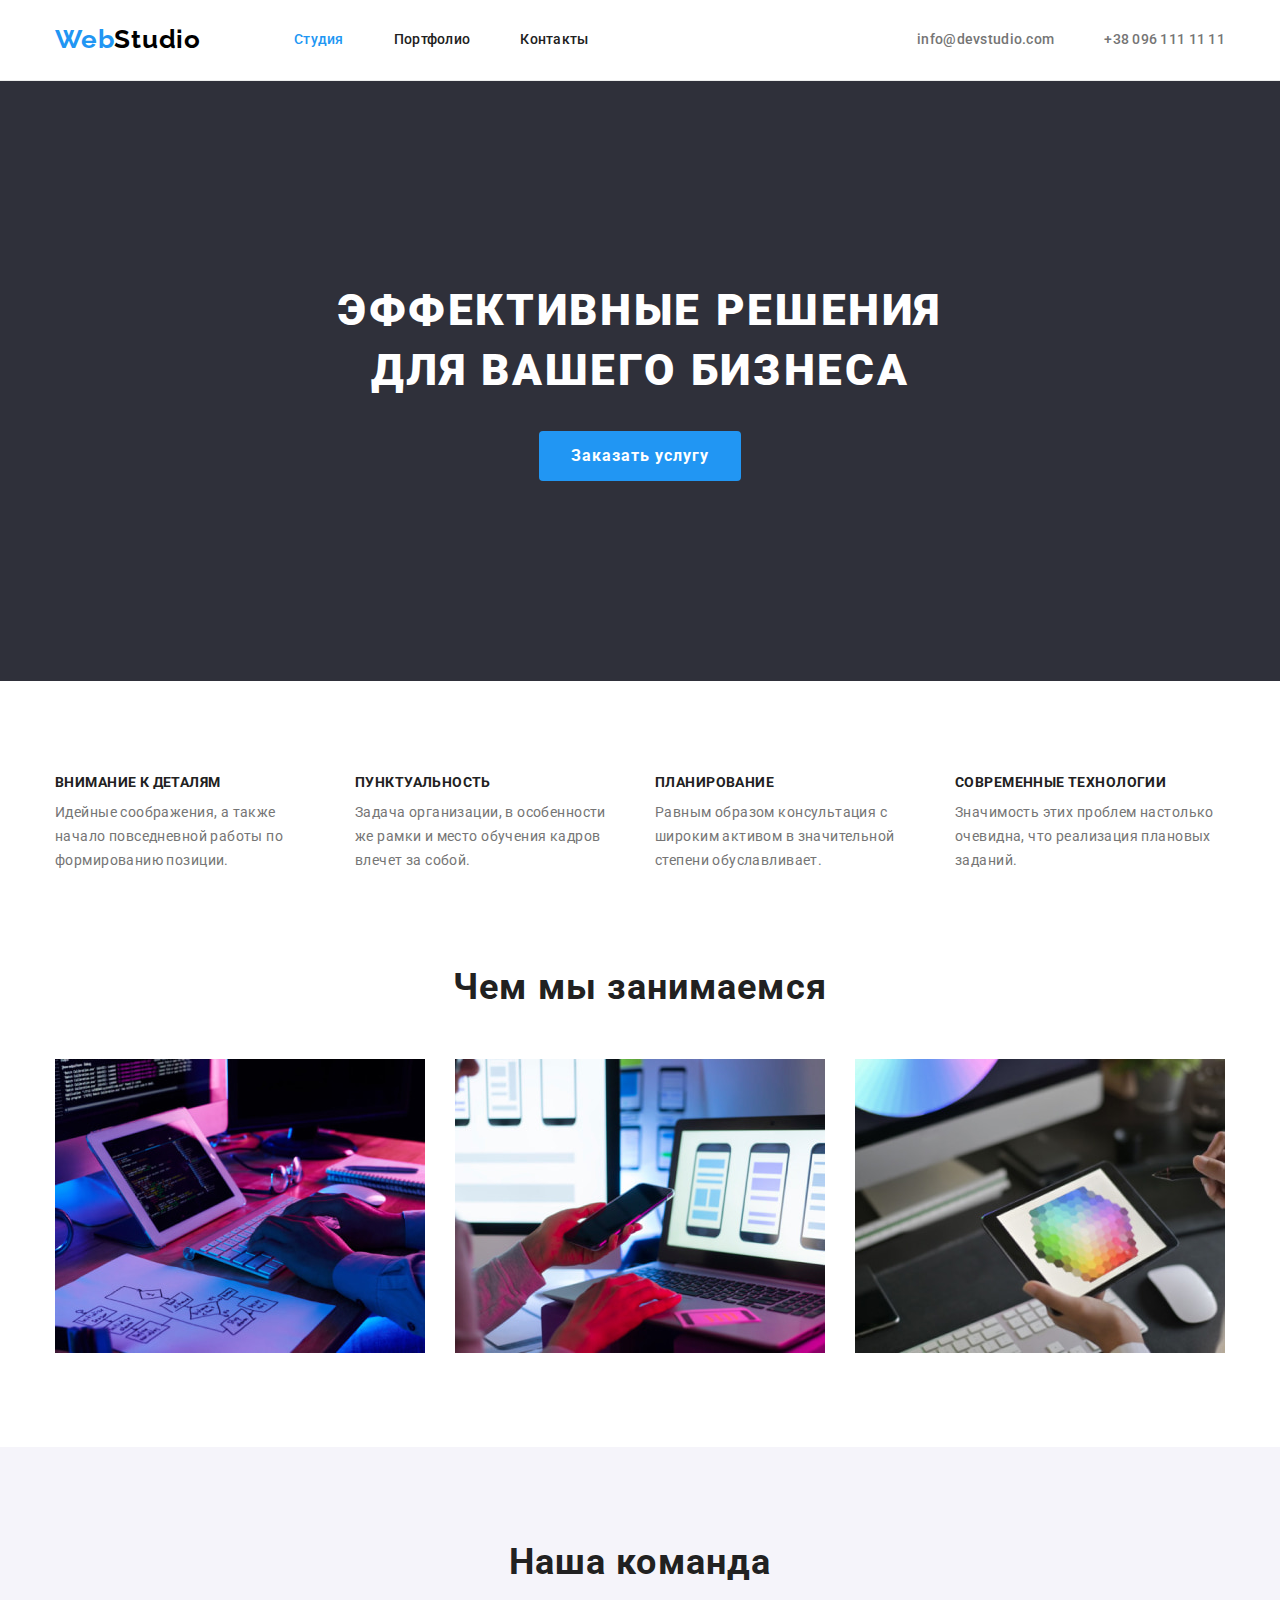
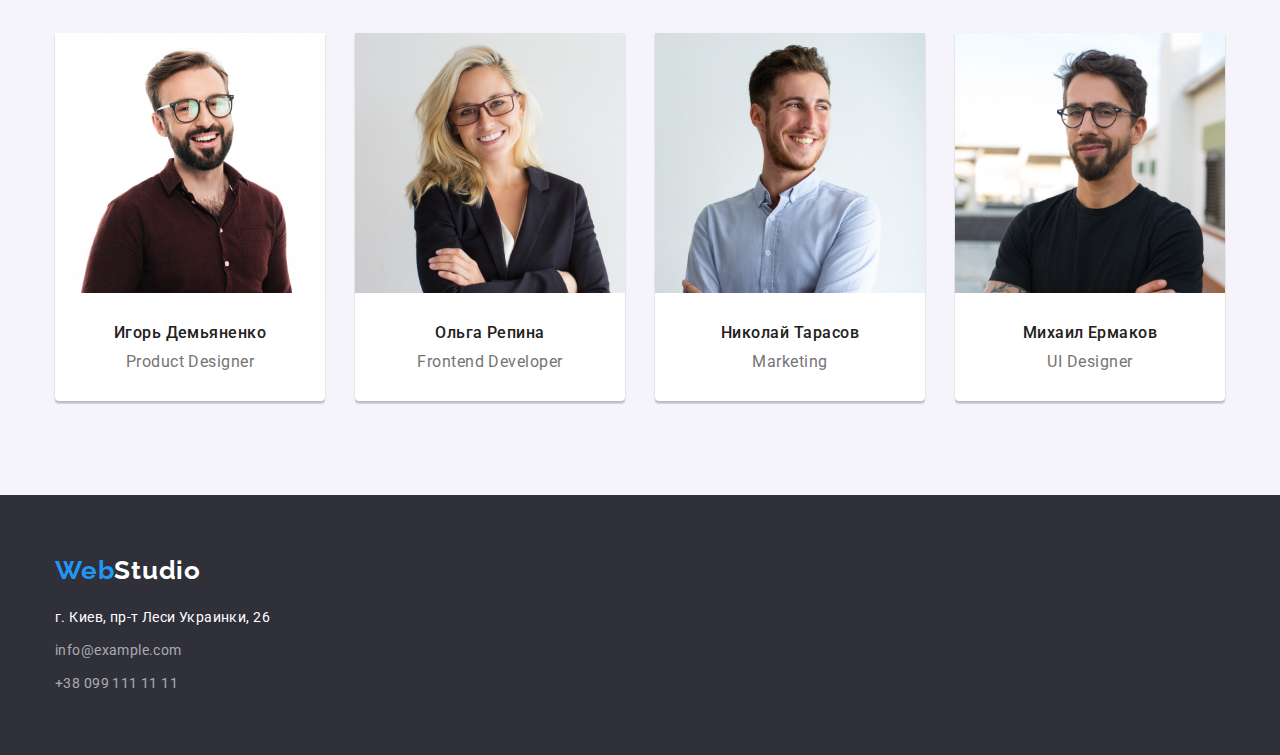
==== commit 73988e1e: "Исправление ошибок" ====
--- a/index.html
+++ b/index.html
@@ -17,13 +17,13 @@
     <div class="container head-navigation">
       <nav class="head-navigation">
         <a href="index.html" lang="en" class="head-navigation-logo link">Web<span class="head-navigation-logo-span">Studio</span></a>
-        <ul class="head-navigation head-navigation-list list">
+        <ul class="head-navigation-list list">
           <li class="head-navigation-item"><a href="./index.html" class="head-navigation-list-link current link">Студия</a></li>
           <li class="head-navigation-item"><a href="./portfolio.html" class="head-navigation-list-link link">Портфолио</a></li>
           <li class="head-navigation-item"><a href=" " class="head-navigation-list-link link">Контакты</a></li>
         </ul>
       </nav>
-      <ul class="head-navigation head-navigation-contacts list">
+      <ul class="head-navigation-contacts list">
         <li class="head-navigation-contacts-item"><a href="mailto:info@devstudio.com" class="head-navigation-contacts-link link">info@devstudio.com</a></li>
         <li class="head-navigation-contacts-item"><a href="tel:+380961111111" class="head-navigation-contacts-link link">+38 096 111 11 11</a></li>
       </ul>
@@ -62,7 +62,7 @@
       </div>
     </section>
     <!-- Чем мы занимаемся -->
-    <section>
+    <section class="wawd">
       <div class="container doing">
         <h2 class="doing-title">Чем мы занимаемся</h2>
         <ul class="doing-list list">
--- a/css/styles.css
+++ b/css/styles.css
@@ -49,6 +49,7 @@
 
 .head {
   border-bottom: 1px solid #ececec;
+  align-items: center;
 }
 
 .head-navigation {
@@ -57,16 +58,15 @@
 }
 
 .head-navigation-logo {
+  display: block;
   font-family: 'Raleway', sans-serif;
   font-weight: 700;
   font-size: 26px;
   line-height: 1.19;
   letter-spacing: 0.03em;
   color: var(--color-accent);
-  display: block;
-  padding-top: 25px;
-  padding-bottom: 25px;
-  margin-right: 95px;
+  padding: 24px 0 25px 0;
+  margin-right: 93px;
 }
 
 .head-navigation-logo-span {
@@ -83,8 +83,8 @@
 }
 
 .head-navigation-list-link {
-  padding-bottom: 25px;
-  padding-top: 25px;
+  padding-bottom: 32px;
+  padding-top: 32px;
   display: block;
   font-weight: 500;
   font-size: 14px;
@@ -109,23 +109,18 @@
 }
 
 .head-navigation-contacts-item:not(:last-child) {
-  margin-left: 50px;
+  margin-right: 50px;
 }
 
 .head-navigation-contacts-link {
   display: block;
-  padding-top: 25px;
-  padding-bottom: 25px;
-  margin-left: auto;
+  padding-top: 32px;
+  padding-bottom: 32px;
   font-weight: 500;
   font-size: 14px;
   line-height: 1.14;  
   letter-spacing: 0.02em;
   color: var(--color-gray);
-}
-
-.head-navigation-contacts-link:first-of-type {
-  margin-right: 50px;
 }
 
 .head-navigation-contacts-link:focus,
@@ -204,8 +199,8 @@
 }
 
 .benefits-list-item {
-  flex-basis: calc(100% / 4 - 30px);
-  min-width: 270px;
+  flex-basis: calc((100% - 3 * 30px) / 4);
+  /* min-width: 270px; */
 }
 
 .benefits-list-item + .benefits-list-item {
@@ -230,7 +225,7 @@
 
 /* ----------ЧЕМ МЫ ЗАНИМАЕМСЯ---------- */
 
-.doing {
+.wawd {
   padding-bottom: 94px;
 }
 
